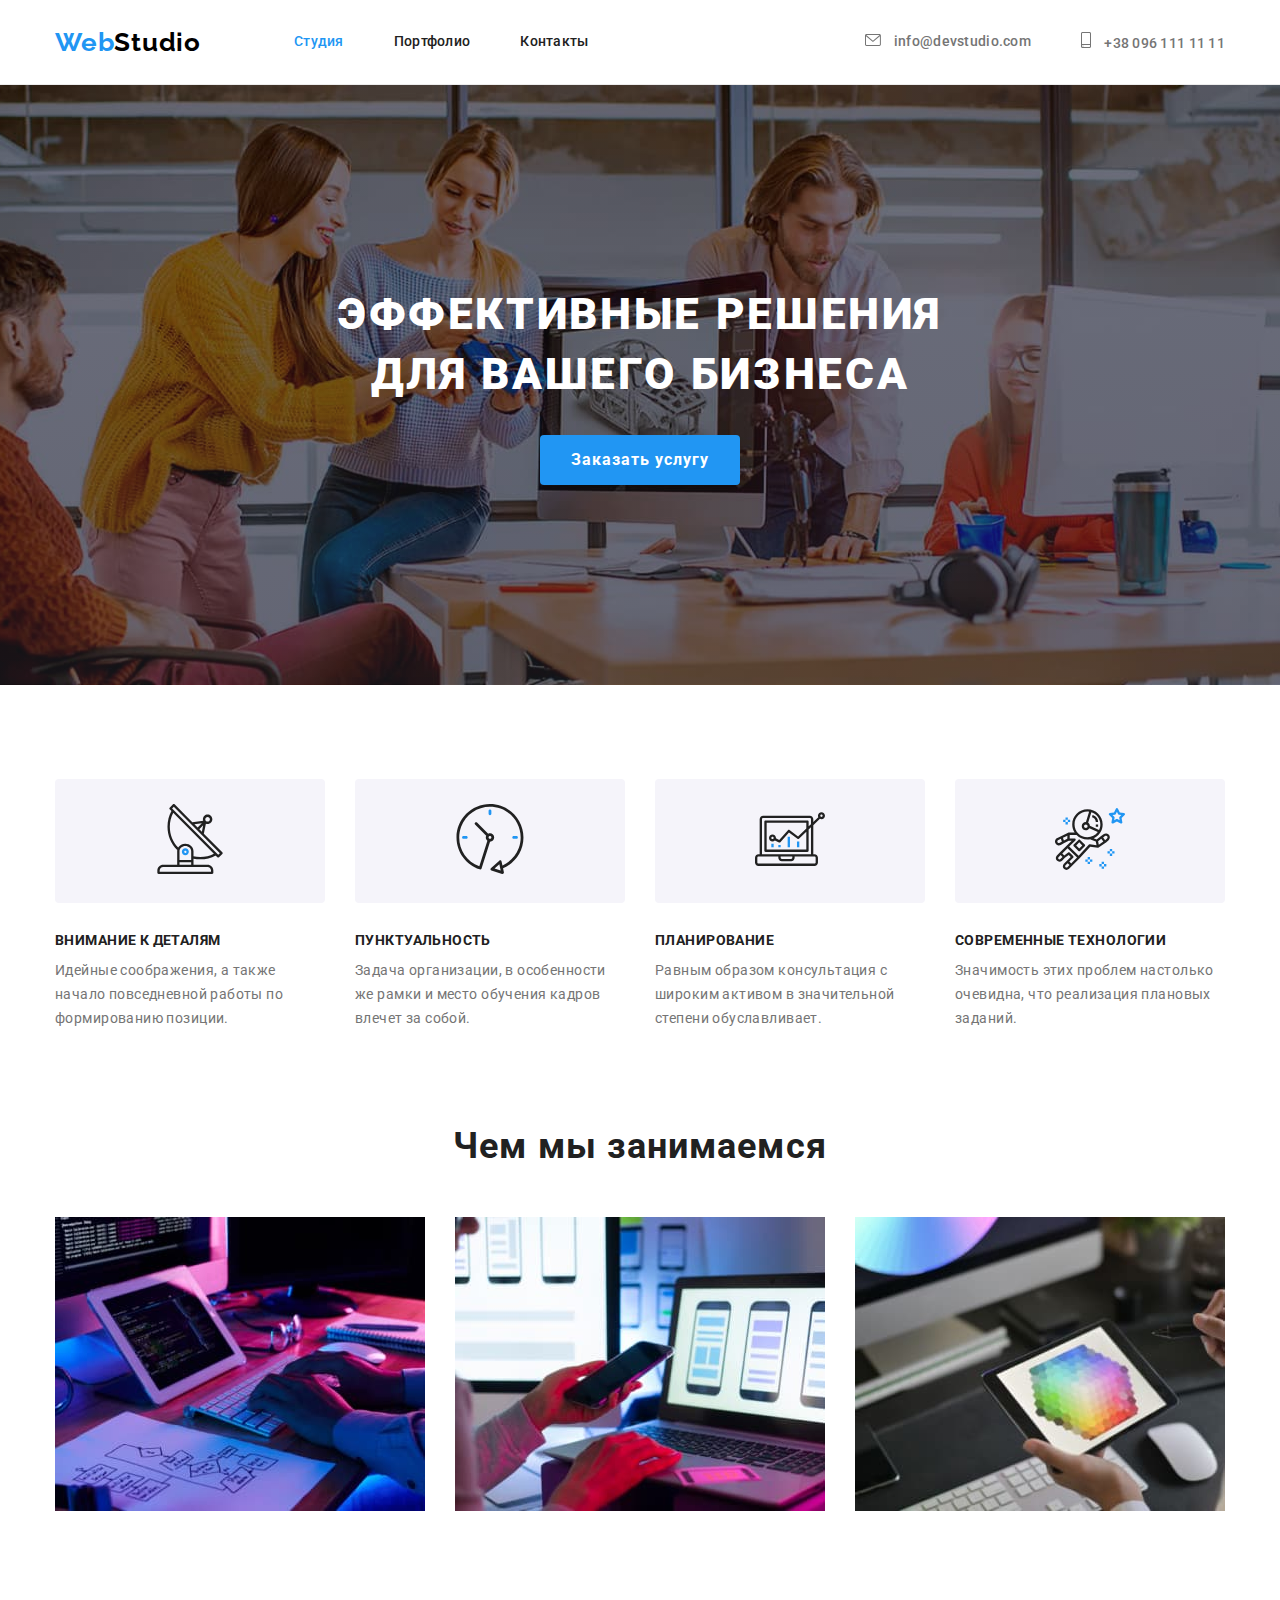
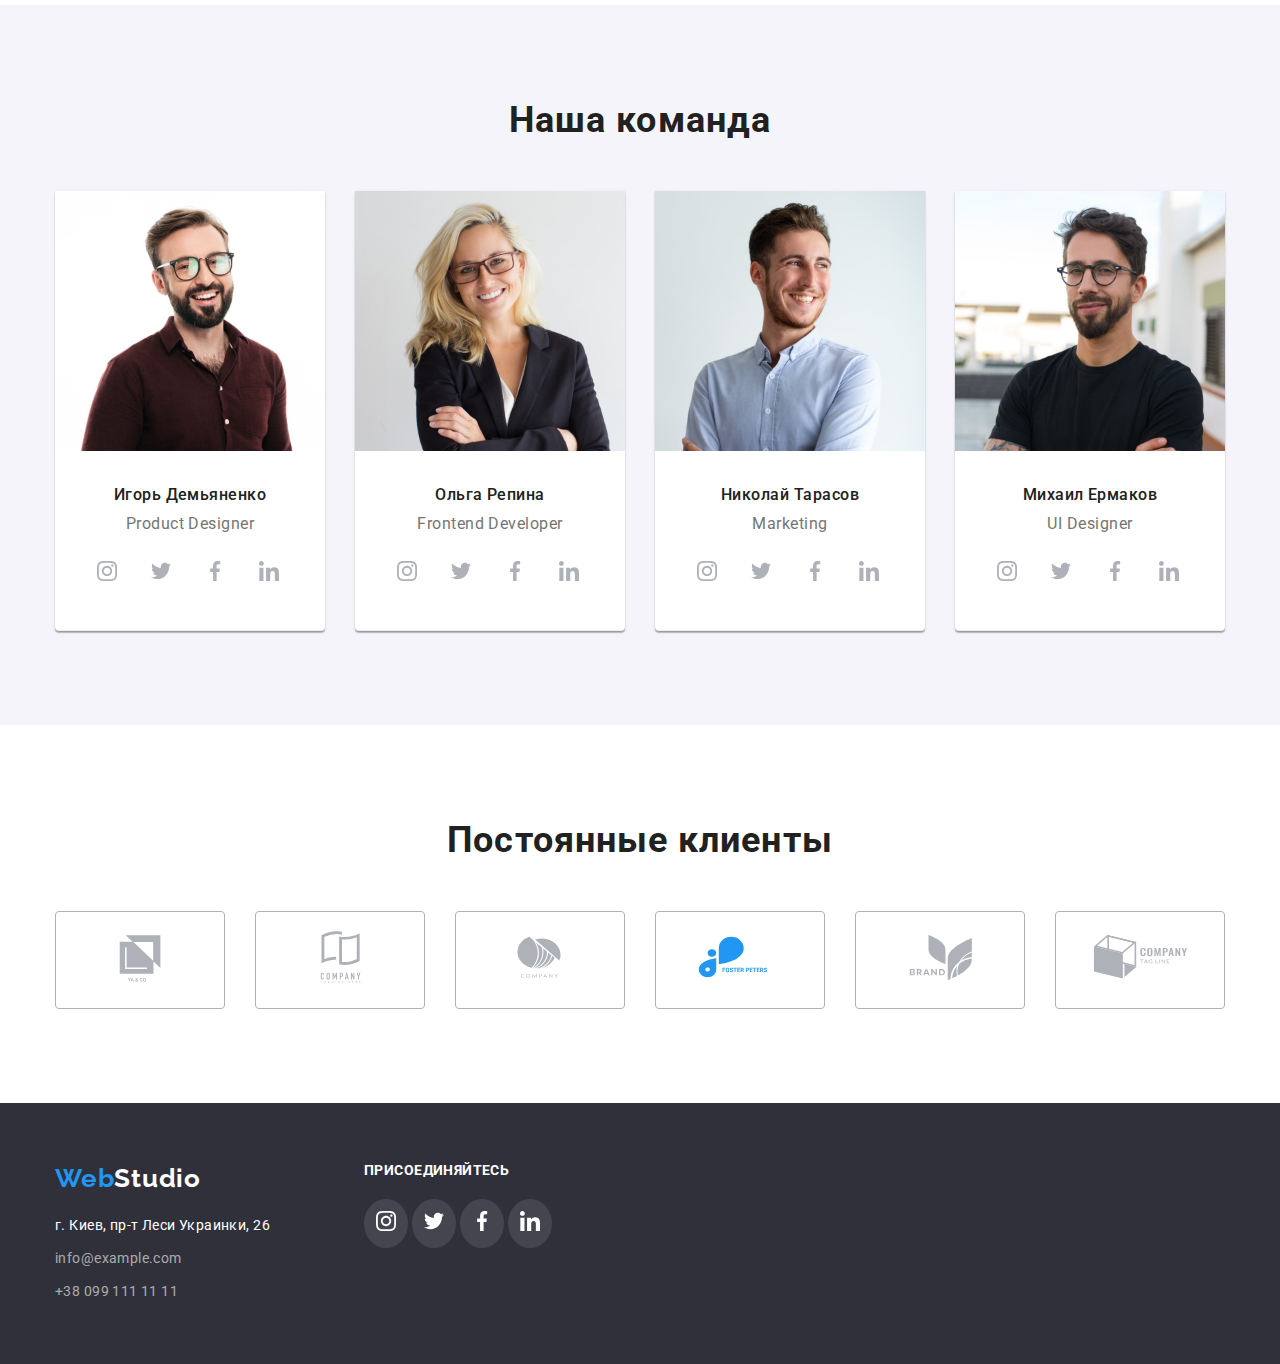
==== index.html @ b8e67789 "додано фон та іконки" ====
<!DOCTYPE html>
<html lang="ru">

<head>
    <meta charset="UTF-8">
    <meta http-equiv="X-UA-Compatible" content="IE=edge">
    <meta name="viewport" content="width=device-width, initial-scale=1.0">
    <link rel="stylesheet" href="https://cdnjs.cloudflare.com/ajax/libs/modern-normalize/1.0.0/modern-normalize.min.css" />
    <link rel="stylesheet" href="./css/styles.css" />
    <link rel="preconnect" href="https://fonts.googleapis.com">
    <link rel="preconnect" href="https://fonts.gstatic.com" crossorigin>
    <link href="https://fonts.googleapis.com/css2?family=Raleway:wght@700&family=Roboto:wght@400;500;700;900&display=swap"
        rel="stylesheet">
    <title>Студия</title>
</head>

<body>
    <header class="header-frame">
        <div class="container flex-list">
            <nav class="flex-list">
                <a href="" class="logo links"><span class="logo-blue">Web</span>Studio</a>
                <ul class="flex-list list">
                    <li class="item"><a class="header-links links active-page" href="./index.html">Студия</a></li>
                    <li class="item"><a class="header-links links" href="./portfolio.html">Портфолио</a></li>
                    <li class="item"><a class="header-links links" href="">Контакты</a></li>
                </ul>
            </nav>
            <ul class="flex-list list flex-contacts">
                <li class="item">
                    <a class="header-links links header-contacts" href="mailto:info@devstudio.com">
                        <svg class="icon-header" width="16px" height="12px">
                            <use href="./images/icons.svg#icon-envelope"></use>
                        </svg>
                        info@devstudio.com
                    </a>
                </li>
                <li class="item">
                    <a class="header-links links header-contacts" href="tel:+380961111111">
                        <svg class="icon-header" width="10px" height="16px">
                            <use href="./images/icons.svg#icon-smartphone"></use>
                        </svg>
                        +38 096 111 11 11
                    </a>
                </li>
            </ul>
        </div>
    </header>
    <main>
        <section class="hero">
            <h1 class="hero-title">Эффективные решения для вашего бизнеса</h1>
            <button type="button" class="hero-btn">Заказать услугу</button>
        </section>
        <section class="futures section">
            <div class="container">
                <h2 class="section-title hidden">Наші переваги</h2>
                <ul class="section-list list">
                    <li class="item">
                        <div class="container-futures-icons">
                            <svg class="futures-icons" width="70px" height="70px">
                                <use href="./images/icons.svg#icon-antenna"></use>
                            </svg>
                        </div>
                        <h3 class="futures-title">Внимание к деталям</h3>
                        <p class="futures-text">Идейные соображения, а также начало повседневной работы по формированию позиции.</p>
                    </li>
                    <li class="item">
                        <div class="container-futures-icons">
                            <svg class="futures-icons" width="70px" height="70px">
                                <use href="./images/icons.svg#icon-clock"></use>
                            </svg>
                        </div>
                        <h3 class="futures-title">Пунктуальность</h3>
                        <p class="futures-text">Задача организации, в особенности же рамки и место обучения кадров влечет за собой.</p>
                    </li class="item">
                    <li class="item">
                        <div class="container-futures-icons">
                            <svg class="futures-icons" width="70px" height="70px">
                                <use href="./images/icons.svg#icon-diagram"></use>
                            </svg>
                        </div>
                        <h3 class="futures-title">Планирование</h3>
                        <p class="futures-text">Равным образом консультация с широким активом в значительной степени обуславливает.</p>
                    </li>
                    <li class="item">
                        <div class="container-futures-icons">
                            <svg class="futures-icons" width="70px" height="70px">
                                <use href="./images/icons.svg#icon-astronaut"></use>
                            </svg>
                        </div>
                        <h3 class="futures-title">Современные технологии</h3>
                        <p class="futures-text">Значимость этих проблем настолько очевидна, что реализация плановых заданий.</p>
                    </li>
                </ul>
            </div>
        </section>
        <section class="works section container">
            <h2 class="section-title">Чем мы занимаемся</h2>
            <ul class="section-list list">
                <li class="item"><img class="works-img" src="./images/box-1.jpg" alt="Спеціаліст створює розмітку" width="370"></li>
                <li class="item"><img class="works-img" src="./images/box-2.jpg" alt="Спеціаліст розробляє дизайн" width="370"></li>
                <li class="item"><img class="works-img" src="./images/box-3.jpg" alt="Дизайнер оберає кольори" width="370"></li>
            </ul>
        </section>
        <section class="team section">
            <div class="container">
                <h2 class="section-title">Наша команда</h2>
                <ul class="section-list list">
                    <li class="item team-item">
                        <img class="team-img" src="./images/img-1.jpg" alt="фото Игорь Демьяненко" width="270">
                        <h3 class="team-name">Игорь Демьяненко</h3>
                        <p class="team-name team-profession">Product Designer</p>
                        <div class="container-team-icons">
                            <button class="team-icons" width="44px" height="44px">
                                <svg width="20px" height="20px">
                                    <use href="./images/icons.svg#icon-instagram"></use>
                                </svg>
                            </button>
                            <button class="team-icons" width="44px" height="44px">
                                <svg width="20px" height="20px">
                                    <use href="./images/icons.svg#icon-twitter"></use>
                                </svg>
                            </button>
                            <button class="team-icons" width="44px" height="44px">
                                <svg width="20px" height="20px">
                                    <use href="./images/icons.svg#icon-facebook"></use>
                                </svg>
                            </button>
                            <button class="team-icons" width="44px" height="44px">
                                <svg width="20px" height="20px">
                                    <use href="./images/icons.svg#icon-linkedin"></use>
                                </svg>
                            </button>
                        </div>
                    </li>
                    <li class="item team-item">
                        <img class="team-img" src="./images/img-2.jpg" alt="фото Ольга Репина" width="270">
                        <h3 class="team-name">Ольга Репина</h3>
                        <p class="team-name team-profession">Frontend Developer</p>
                        <div class="container-team-icons">
                            <button class="team-icons" width="44px" height="44px">
                                <svg width="20px" height="20px">
                                    <use href="./images/icons.svg#icon-instagram"></use>
                                </svg>
                            </button>
                            <button class="team-icons" width="44px" height="44px">
                                <svg width="20px" height="20px">
                                    <use href="./images/icons.svg#icon-twitter"></use>
                                </svg>
                            </button>
                            <button class="team-icons" width="44px" height="44px">
                                <svg width="20px" height="20px">
                                    <use href="./images/icons.svg#icon-facebook"></use>
                                </svg>
                            </button>
                            <button class="team-icons" width="44px" height="44px">
                                <svg width="20px" height="20px">
                                    <use href="./images/icons.svg#icon-linkedin"></use>
                                </svg>
                            </button>
                        </div>
                    </li>
                    <li class="item team-item">
                        <img class="team-img" src="./images/img-3.jpg" alt="фото Николай Тарасов" width="270">
                        <h3 class="team-name">Николай Тарасов</h3>
                        <p class="team-name team-profession">Marketing</p>
                        <div class="container-team-icons">
                            <button class="team-icons" width="44px" height="44px">
                                <svg width="20px" height="20px">
                                    <use href="./images/icons.svg#icon-instagram"></use>
                                </svg>
                            </button>
                            <button class="team-icons" width="44px" height="44px">
                                <svg width="20px" height="20px">
                                    <use href="./images/icons.svg#icon-twitter"></use>
                                </svg>
                            </button>
                            <button class="team-icons" width="44px" height="44px">
                                <svg width="20px" height="20px">
                                    <use href="./images/icons.svg#icon-facebook"></use>
                                </svg>
                            </button>
                            <button class="team-icons" width="44px" height="44px">
                                <svg width="20px" height="20px">
                                    <use href="./images/icons.svg#icon-linkedin"></use>
                                </svg>
                            </button>
                        </div>
                    </li>
                    <li class="item team-item">
                        <img class="team-img" src="./images/img-4.jpg" alt="фото Михаил Ермаков" width="270">
                        <h3 class="team-name">Михаил Ермаков</h3>
                        <p class="team-name team-profession">UI Designer</p>
                        <div class="container-team-icons">
                            <button class="team-icons" width="44px" height="44px">
                                <svg width="20px" height="20px">
                                    <use href="./images/icons.svg#icon-instagram"></use>
                                </svg>
                            </button>
                            <button class="team-icons" width="44px" height="44px">
                                <svg width="20px" height="20px">
                                    <use href="./images/icons.svg#icon-twitter"></use>
                                </svg>
                            </button>
                            <button class="team-icons" width="44px" height="44px">
                                <svg width="20px" height="20px">
                                    <use href="./images/icons.svg#icon-facebook"></use>
                                </svg>
                            </button>
                            <button class="team-icons" width="44px" height="44px">
                                <svg width="20px" height="20px">
                                    <use href="./images/icons.svg#icon-linkedin"></use>
                                </svg>
                            </button>
                        </div>
                    </li>
                </ul>
            </div>
        </section>
        <section class="clients section container">
            <h2 class="section-title">Постоянные клиенты</h2>
            <ul class="section-list list">
                <li class="item">
                    <div class="container-clients-icons">
                        <a href="">
                            <svg class="clients-icons" width="106px" height="60px">
                                <use href="./images/icons.svg#icon-logo1"></use>
                            </svg>
                        </a>
                    </div>
                </li>
                <li class="item">
                    <div class="container-clients-icons">
                        <a href="">
                            <svg class="clients-icons" width="106px" height="60px">
                                <use href="./images/icons.svg#icon-logo2"></use>
                            </svg>
                        </a>
                    </div>
                </li>
                <li class="item">
                    <div class="container-clients-icons">
                        <a href="">
                            <svg class="clients-icons" width="106px" height="60px">
                                <use href="./images/icons.svg#icon-logo3"></use>
                            </svg>
                        </a>
                    </div>
                </li>
                <li class="item">
                    <div class="container-clients-icons">
                        <a href="">
                            <svg class="clients-icons" width="106px" height="60px">
                                <use href="./images/icons.svg#icon-logo4"></use>
                            </svg>
                        </a>
                    </div>
                </li>
                <li class="item">
                    <div class="container-clients-icons">
                        <a href="">
                            <svg class="clients-icons" width="106px" height="60px">
                                <use href="./images/icons.svg#icon-logo5"></use>
                            </svg>
                        </a>
                    </div>
                </li>
                <li class="item">
                    <div class="container-clients-icons">
                        <a href="">
                            <svg class="clients-icons" width="106px" height="60px">
                                <use href="./images/icons.svg#icon-logo6"></use>
                            </svg>
                        </a>
                    </div>
                </li>
            </ul>
        </section>
    </main>
    <footer class="footer-block">
        <div class="container">
            <div class="footer-contacts">
                <a href="" class="logo footer-logo links"><span class="logo-blue">Web</span>Studio</a>
                <address>
                    <ul class="footer-list list">
                        <li class="item">
                            <p class="contact postmail">г. Киев, пр-т Леси Украинки, 26</p>
                        </li>
                        <li class="item"><a class="contact email-phone links" href="mailto:info@example.com">info@example.com</a></li>
                        <li class="item"><a class="contact email-phone links" href="tel:+380991111111">+38 099 111 11 11</a></li>
                    </ul>
                </address>
            </div>
            <div class="footer-join">
                <h2 class="join-text">присоединяйтесь</h2>
                <div class="container-join-icons">
                    <button class="join-icons" width="44px" height="44px">
                        <svg width="20px" height="20px">
                            <use href="./images/icons.svg#icon-instagram-w"></use>
                        </svg>
                    </button>
                    <button class="join-icons" width="44px" height="44px">
                        <svg width="20px" height="20px">
                            <use href="./images/icons.svg#icon-twitter-w"></use>
                        </svg>
                    </button>
                    <button class="join-icons" width="44px" height="44px">
                        <svg width="20px" height="20px">
                            <use href="./images/icons.svg#icon-facebook-w"></use>
                        </svg>
                    </button>
                    <button class="join-icons" width="44px" height="44px">
                        <svg width="20px" height="20px">
                            <use href="./images/icons.svg#icon-linkedin-w"></use>
                        </svg>
                    </button>
                </div>
            </div>
        </div>
    </footer>
</body>

</html>
---- css/styles.css ----
:root {
    --primary-text-color: #212121;
    --secondary-text-color: #757575;
    --blue-text-color: #2196f3;
    --white-text-color: #ffffff;
    --black-text-color: #000000;
    --primary-bg-color: #ffffff;
    --secondary-bg-color: #2f303a;
    --button-bg-color: #2196f3;
    --button-portfolio-bg-color: #f5f4fa;
}

body {
    color: var(--primary-text-color);
    background-color: var(--primary-bg-color);
    font-family: 'Roboto', sans-serif;
}

h1, h2, h3, h4, h5, h6, p, ul {
    margin: 0;
    padding: 0;
}

.list {
    list-style: none;
}

.container {
    width: 1200px;
    margin: 0 auto;
    padding: 0 15px;
}

.logo {
    display: block;
    margin-right: 93px;   
    font-family: 'Raleway', sans-serif;
    font-weight: 700;
    font-size: 26px;
    line-height: 1.19;
    letter-spacing: 0.03em;
    text-decoration: none;
    color: var(--black-text-color);
}

.logo-blue {
    color: var(--blue-text-color);
}

.flex-list {
    display: flex;
    align-items: center;
}

.header-links {
    display: block;
    padding: 32px 0;
    align-items: center;
    font-weight: 500;
    font-size: 14px;
    line-height: 1.14;
    letter-spacing: 0.02em;
    text-decoration: none;
    color: var(--primary-text-color);
}

.flex-list .item + .item {
    margin-left: 50px;
}

.flex-contacts {
    display: flex;
    margin-left: auto;
}

.header-frame {
    border-bottom: 1px solid #ECECEC ;
}

.active-page {
    color: var(--blue-text-color);
}

.links:hover,
.links:focus {
    color: var(--blue-text-color);
}

.header-contacts {
    color: var(--secondary-text-color)
}

.icon-header {
    margin-right: 10px;
}

.hero {
    max-width: 1600px;
    margin-left: auto;
    margin-right: auto;
    background-position: center;
    background-size: cover;
    background-image: linear-gradient(rgba(0, 0, 0, 0.2), rgba(47, 48, 58, 0.4)),url(../images/background.jpg);
    text-align: center;
    padding-top: 200px;
    padding-bottom: 200px;
}

.hero-title {
    display: block;
    width: 700px;
    margin-left: auto;
    margin-right: auto;
    margin-bottom: 30px;
    font-weight: 900;
    font-size: 44px;
    line-height: 1.36;
    text-align: center;
    letter-spacing: 0.06em;
    text-transform: uppercase;
    color: var(--white-text-color);
}

.hero-btn {
    width: 200px;
    height: 50px;
    border: none;
    box-shadow: 0px 4px 4px rgba(0, 0, 0, 0.15);
    border-radius: 4px;
    font-family: 'Roboto';
    font-weight: 700;
    font-size: 16px;
    line-height: 1.88;
    letter-spacing: 0.06em;
    color: var(--white-text-color);
    background-color: var(--button-bg-color);
    cursor: pointer;
}

.hero-btn:hover,
.hero-btn:focus {
    color: var(--black-text-color);
}

.section {
    padding-top: 94px;
    padding-bottom: 94px;
}

.section-title {
    margin-bottom: 50px;
    font-weight: 700;
    font-size: 36px;
    line-height: 1.17;
    text-align: center;
    letter-spacing: 0.03em;
}

.futures-icons {
    margin: 25px 100px;
}

.container-futures-icons {
    width: 270px;
    margin-bottom: 30px;
    background: #F5F4FA;
    border-radius: 4px;
}

.futures-title {
    margin-bottom: 10px;
    font-weight: 700;
    font-size: 14px;
    line-height: 1.14;
    letter-spacing: 0.03em;
    text-transform: uppercase;
}

.hidden  {
    display: none;
}

.section-list {
    display: flex;
}

.section-list .item + .item {
    margin-left: 30px;
}

.futures .section-list .item {
    width: 270px;
}

.futures-text {
    font-size: 14px;
    line-height: 1.71;
    letter-spacing: 0.03em;
    color: var(--secondary-text-color);
}

.works {
    padding-top: 0;
}

.works-img{
    display: block;
    max-width: 100%;
    height: auto;
}

.team {
    background-color: var(--button-portfolio-bg-color);
}

.team-img {
    margin-bottom: 30px;
}

.team-name {
    font-size: 16px;
    font-weight: 500;
    line-height: 1.19;
    text-align: center;
    letter-spacing: 0.03em;
}

.team-profession {
    display: block;
    margin-top: 10px;
    margin-bottom: 0px;
    font-size: 16px;
    font-weight: 400;
    color: var(--secondary-text-color);
}

.team-item {
    box-shadow: 0px 1px 3px rgba(0, 0, 0, 0.12), 0px 1px 1px rgba(0, 0, 0, 0.14), 0px 2px 1px rgba(0, 0, 0, 0.2);
    border-bottom: 1px solid #ECECEC;
    border-radius: 0px 0px 4px 4px;
    background-color: var(--primary-bg-color);
}

.team-icons {
    padding: 12px;
    background: none;
    border: none;
    border-radius: 50%;
}

.container-team-icons {
    display: flex;
    width: 206px;
    justify-content: space-between;
    margin-top: 16px;
    margin-bottom: 32px;
    margin-left: 30px;
    margin-right: 30px;
}

.clients-icons {
    margin: 16px 32px;
}

.container-clients-icons {
    width: 170px;
    border: 1px solid #AFB1B8;
    border-radius: 4px;
}

.footer-block {
    background-color: var(--secondary-bg-color);
    padding-top: 60px;
    padding-bottom: 60px;
}

.contact {
    font-size: 14px;
    line-height: 1.71;
    letter-spacing: 0.03em;
    color: var(--white-text-color);
    font-style: normal;
    text-decoration: none;
}

.postmail {
    color: var(--white-text-color);
}

.email-phone {
    color: rgba(255, 255, 255, 0.6);
}

.footer-logo {
    color: var(--white-text-color);
}

address {
    margin-top: 20px;
}

.footer-list .item + .item {
    margin-top: 9px;
}

.footer-block .container {
    display: flex;
}

.join-text {
    font-weight: 700;
    font-size: 14px;
    line-height: 1.14;
    letter-spacing: 0.03em;
    text-transform: uppercase;
    color: var(--white-text-color);
}

.footer-join {
    margin-left: 70px;
}

.container-join-icons {
    margin-top: 20px;
}

.join-icons {
    padding: 12px;
    border: none;
    border-radius: 50%;
    background: rgba(255, 255, 255, 0.1);
}

.portfolio-btn {
    padding: 6px 22px;
    font-family: 'Roboto';
    font-weight: 500;
    font-size: 16px;
    line-height: 1.62;
    text-align: center;
    letter-spacing: 0.03em;
    background-color: var(--button-portfolio-bg-color);
    border-radius: 4px;
    border: 0;
    cursor: pointer;
}

.portfolio-btn:hover,
.portfolio-btn:focus {
    color: var(--white-text-color);
    background-color: var(--button-bg-color);
}

.portfolio-title {
    font-weight: 700;
    font-size: 18px;
    line-height: 2;
    letter-spacing: 0.06em;
}

.portfolio-text {
    display: block;
    margin-top: 4px;    
    line-height: 1.88;
    letter-spacing: 0.03em;
    color: var(--secondary-text-color);
}

.portfolio-btn-list {
    display: flex;
    justify-content: center;
    align-content: flex-start;
    margin-bottom: 50px;
}

.portfolio-btn-list .item + .item{
    margin-left: 8px;
}

.portfolio-list {
    display: flex;
    flex-wrap: wrap;
    gap: 30px;
}

.portfolio-list .item {
    flex-basis: calc((100% - 60px) / 3);
}

.portfolio-card {
    padding: 20px 24px;
    width: 370px;
    margin: 0;
    margin-top: -5px;
    border-left: 1px solid #EEEEEE;
    border-right: 1px solid #EEEEEE;
    border-bottom: 1px solid #EEEEEE;
}

.portfolio-img {
    display: block;
}
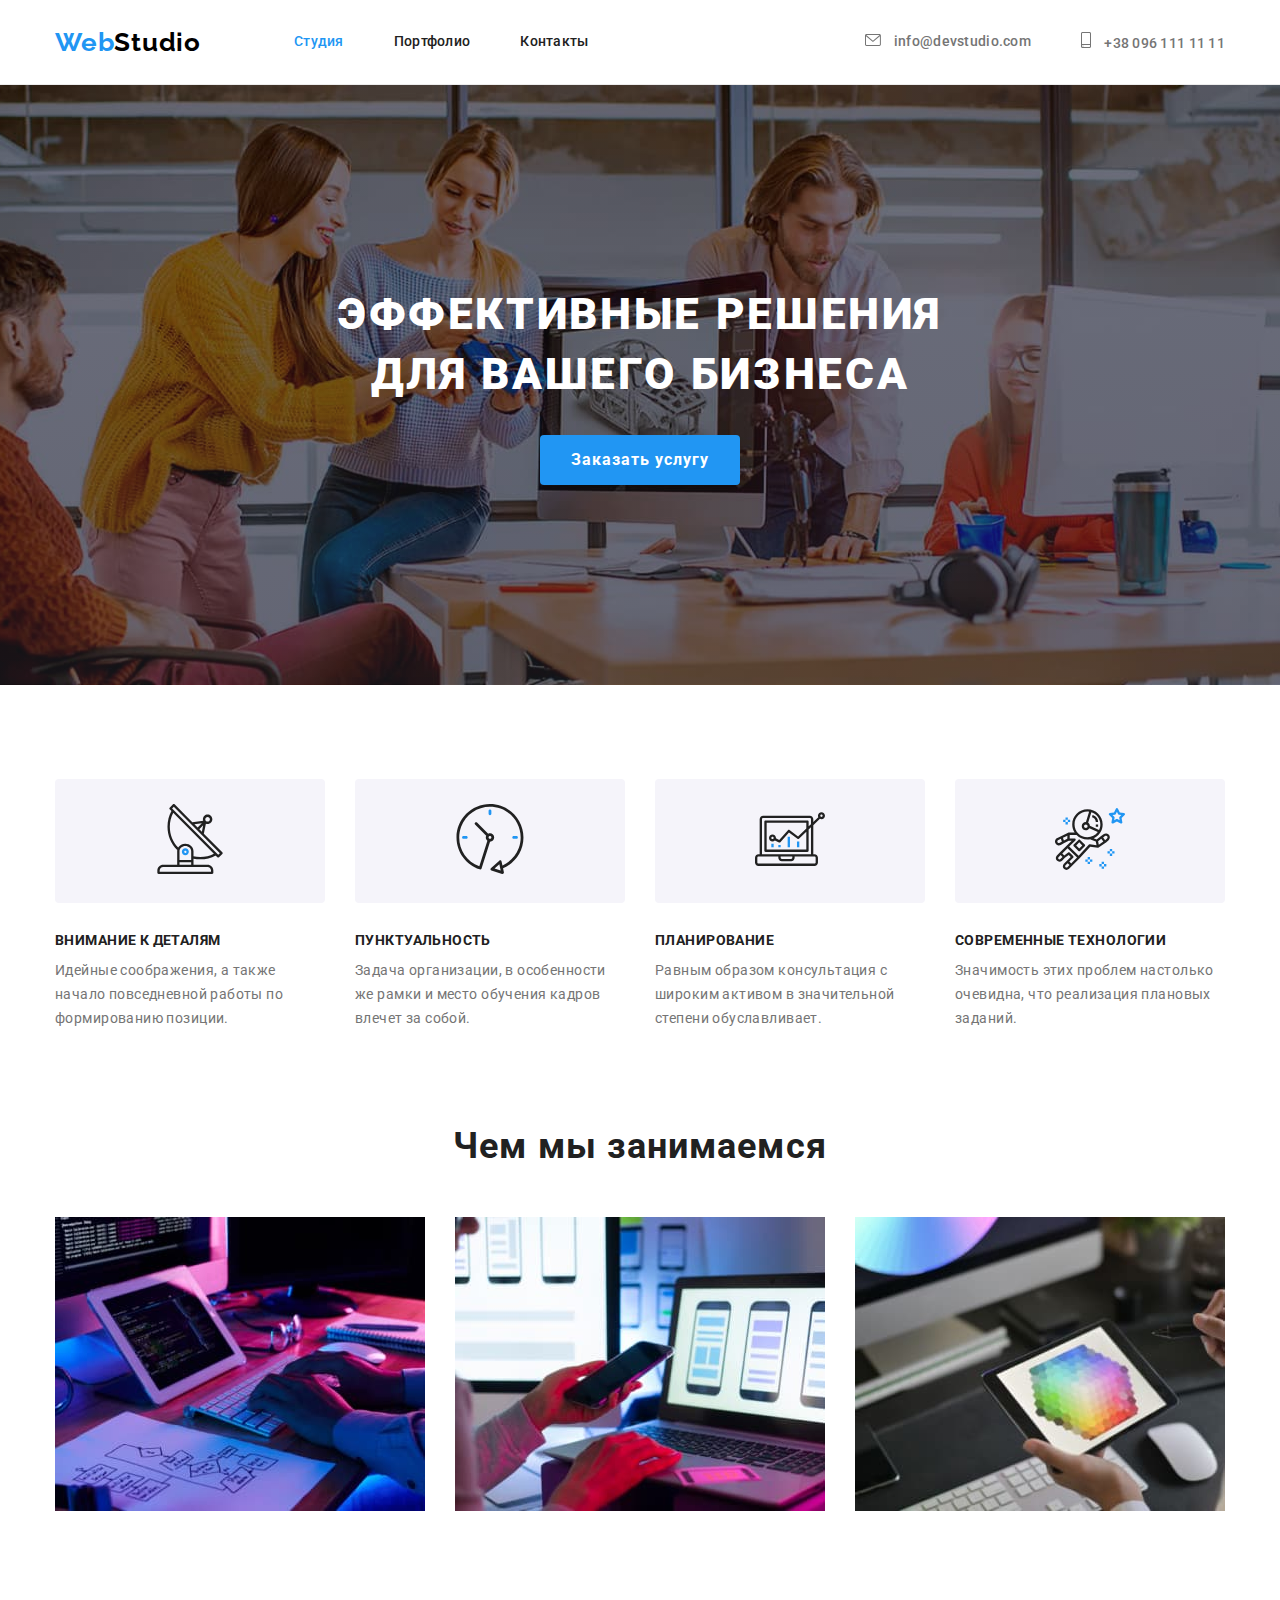
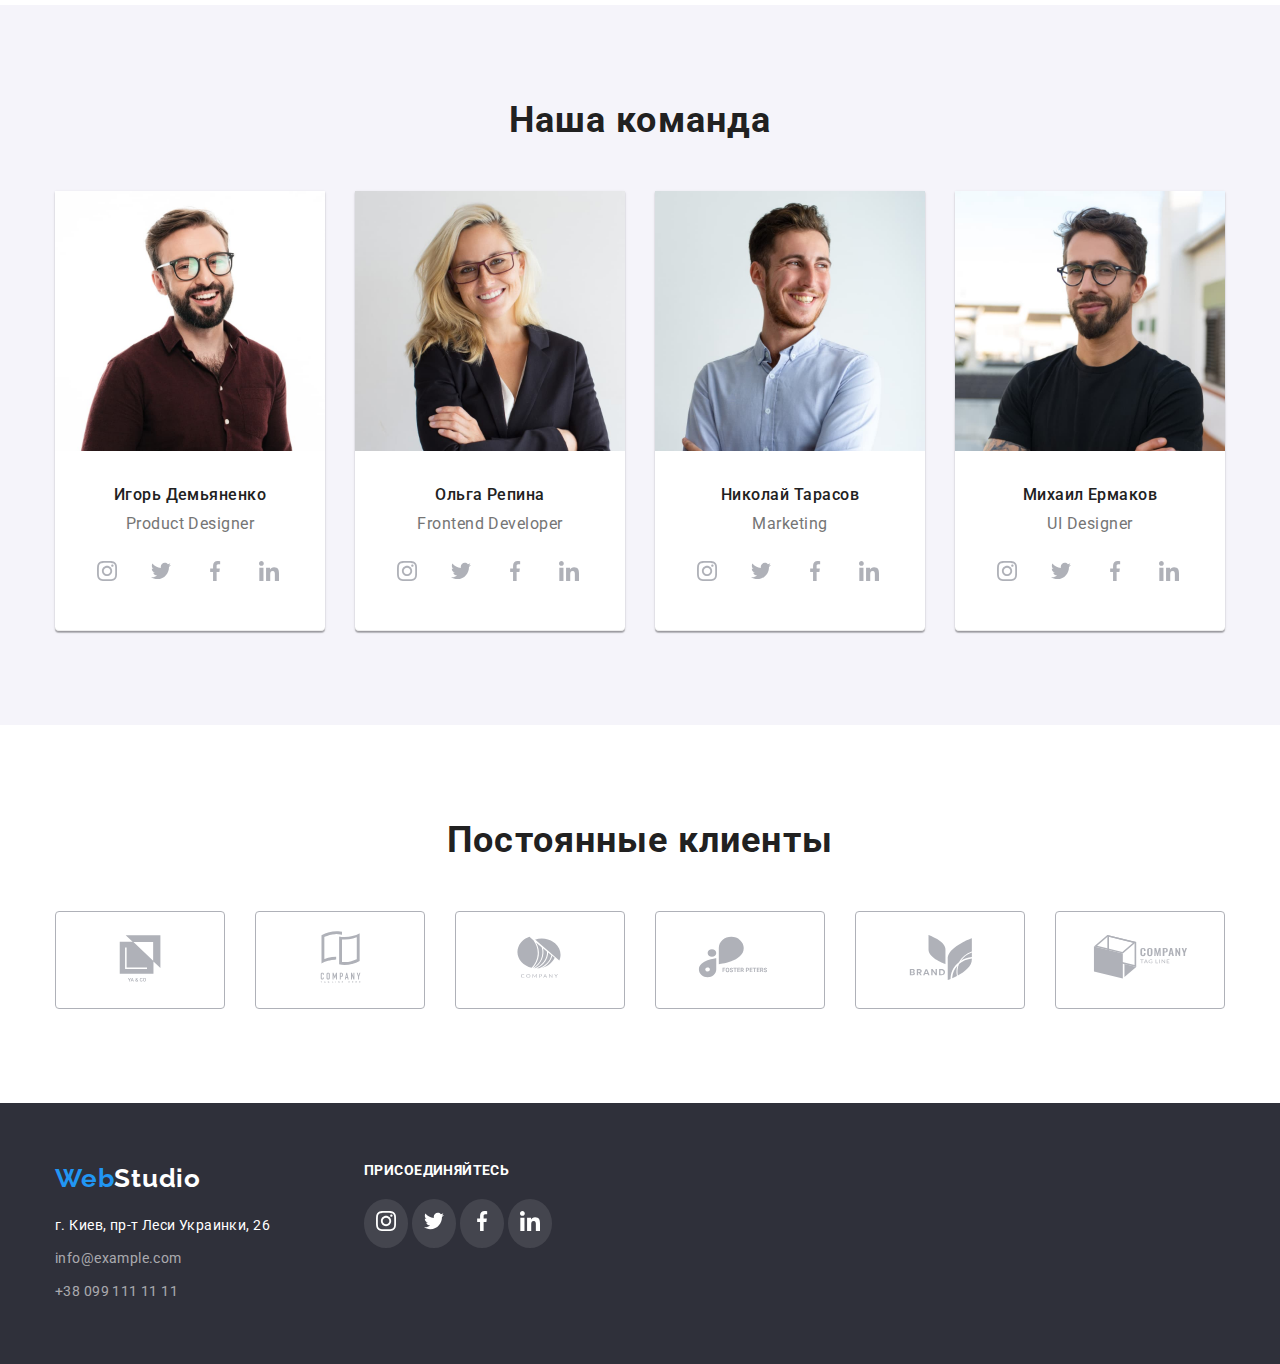
==== commit 0db03619: "виконане домашне завдання" ====
--- a/index.html
+++ b/index.html
@@ -202,7 +202,7 @@
                                 </svg>
                             </button>
                             <button class="team-icons" width="44px" height="44px">
-                                <svg width="20px" height="20px">
+                                <svg  width="20px" height="20px">
                                     <use href="./images/icons.svg#icon-facebook"></use>
                                 </svg>
                             </button>
@@ -221,8 +221,8 @@
             <ul class="section-list list">
                 <li class="item">
                     <div class="container-clients-icons">
-                        <a href="">
-                            <svg class="clients-icons" width="106px" height="60px">
+                        <a class="clients-icons" href="">
+                            <svg width="106px" height="60px">
                                 <use href="./images/icons.svg#icon-logo1"></use>
                             </svg>
                         </a>
@@ -230,8 +230,8 @@
                 </li>
                 <li class="item">
                     <div class="container-clients-icons">
-                        <a href="">
-                            <svg class="clients-icons" width="106px" height="60px">
+                        <a class="clients-icons" href="">
+                            <svg width="106px" height="60px">
                                 <use href="./images/icons.svg#icon-logo2"></use>
                             </svg>
                         </a>
@@ -239,8 +239,8 @@
                 </li>
                 <li class="item">
                     <div class="container-clients-icons">
-                        <a href="">
-                            <svg class="clients-icons" width="106px" height="60px">
+                        <a class="clients-icons" href="">
+                            <svg width="106px" height="60px">
                                 <use href="./images/icons.svg#icon-logo3"></use>
                             </svg>
                         </a>
@@ -248,8 +248,8 @@
                 </li>
                 <li class="item">
                     <div class="container-clients-icons">
-                        <a href="">
-                            <svg class="clients-icons" width="106px" height="60px">
+                        <a class="clients-icons" href="">
+                            <svg width="106px" height="60px">
                                 <use href="./images/icons.svg#icon-logo4"></use>
                             </svg>
                         </a>
@@ -257,8 +257,8 @@
                 </li>
                 <li class="item">
                     <div class="container-clients-icons">
-                        <a href="">
-                            <svg class="clients-icons" width="106px" height="60px">
+                        <a class="clients-icons" href="">
+                            <svg width="106px" height="60px">
                                 <use href="./images/icons.svg#icon-logo5"></use>
                             </svg>
                         </a>
@@ -266,8 +266,8 @@
                 </li>
                 <li class="item">
                     <div class="container-clients-icons">
-                        <a href="">
-                            <svg class="clients-icons" width="106px" height="60px">
+                        <a class="clients-icons" href="">
+                            <svg width="106px" height="60px">
                                 <use href="./images/icons.svg#icon-logo6"></use>
                             </svg>
                         </a>
--- a/css/styles.css
+++ b/css/styles.css
@@ -62,6 +62,7 @@
     letter-spacing: 0.02em;
     text-decoration: none;
     color: var(--primary-text-color);
+    fill: var(--secondary-text-color);
 }
 
 .flex-list .item + .item {
@@ -84,15 +85,20 @@
 .links:hover,
 .links:focus {
     color: var(--blue-text-color);
+    fill: var(--blue-text-color);
 }
 
 .header-contacts {
-    color: var(--secondary-text-color)
+    color: var(--secondary-text-color);
 }
 
 .icon-header {
     margin-right: 10px;
 }
+
+/* .header-contacts:hover {
+    fill: var(--blue-text-color);
+} */
 
 .hero {
     max-width: 1600px;
@@ -241,12 +247,20 @@
     background-color: var(--primary-bg-color);
 }
 
+.team-icons:hover,
+.team-icons:focus {
+    background-color: var(--button-bg-color);
+    fill: var(--primary-bg-color);
+}
+
 .team-icons {
     padding: 12px;
     background: none;
     border: none;
     border-radius: 50%;
-}
+    fill: #afb1b8;
+}
+
 
 .container-team-icons {
     display: flex;
@@ -259,13 +273,22 @@
 }
 
 .clients-icons {
-    margin: 16px 32px;
+    display: block;
+    padding: 16px 32px;
 }
 
 .container-clients-icons {
     width: 170px;
     border: 1px solid #AFB1B8;
     border-radius: 4px;
+    fill: #afb1b8;
+}
+
+.container-clients-icons:hover,
+.container-clients-icons:focus {
+    background-color: var(--primary-bg-color);
+    border-color: var(--button-bg-color);
+    fill: var(--button-bg-color);
 }
 
 .footer-block {
@@ -329,6 +352,12 @@
     border: none;
     border-radius: 50%;
     background: rgba(255, 255, 255, 0.1);
+}
+
+.join-icons:hover,
+.join-icons:focus {
+    background-color: var(--button-bg-color);
+    fill: var(--primary-bg-color);
 }
 
 .portfolio-btn {
@@ -341,7 +370,7 @@
     letter-spacing: 0.03em;
     background-color: var(--button-portfolio-bg-color);
     border-radius: 4px;
-    border: 0;
+    border: none;
     cursor: pointer;
 }
 
@@ -349,6 +378,8 @@
 .portfolio-btn:focus {
     color: var(--white-text-color);
     background-color: var(--button-bg-color);
+    border: none;
+    box-shadow: 0px 3px 1px rgba(0, 0, 0, 0.1), 0px 1px 2px rgba(0, 0, 0, 0.08), 0px 2px 2px rgba(0, 0, 0, 0.12);
 }
 
 .portfolio-title {
@@ -380,18 +411,22 @@
 .portfolio-list {
     display: flex;
     flex-wrap: wrap;
-    gap: 30px;
+    gap: 29px;
 }
 
 .portfolio-list .item {
     flex-basis: calc((100% - 60px) / 3);
+}
+
+.portfolio-list .item:hover {
+    border: 1px solid #EEEEEE;
+    box-shadow: 0px 1px 1px rgba(0, 0, 0, 0.12), 0px 4px 4px rgba(0, 0, 0, 0.06), 1px 4px 6px rgba(0, 0, 0, 0.16);
 }
 
 .portfolio-card {
     padding: 20px 24px;
     width: 370px;
     margin: 0;
-    margin-top: -5px;
     border-left: 1px solid #EEEEEE;
     border-right: 1px solid #EEEEEE;
     border-bottom: 1px solid #EEEEEE;
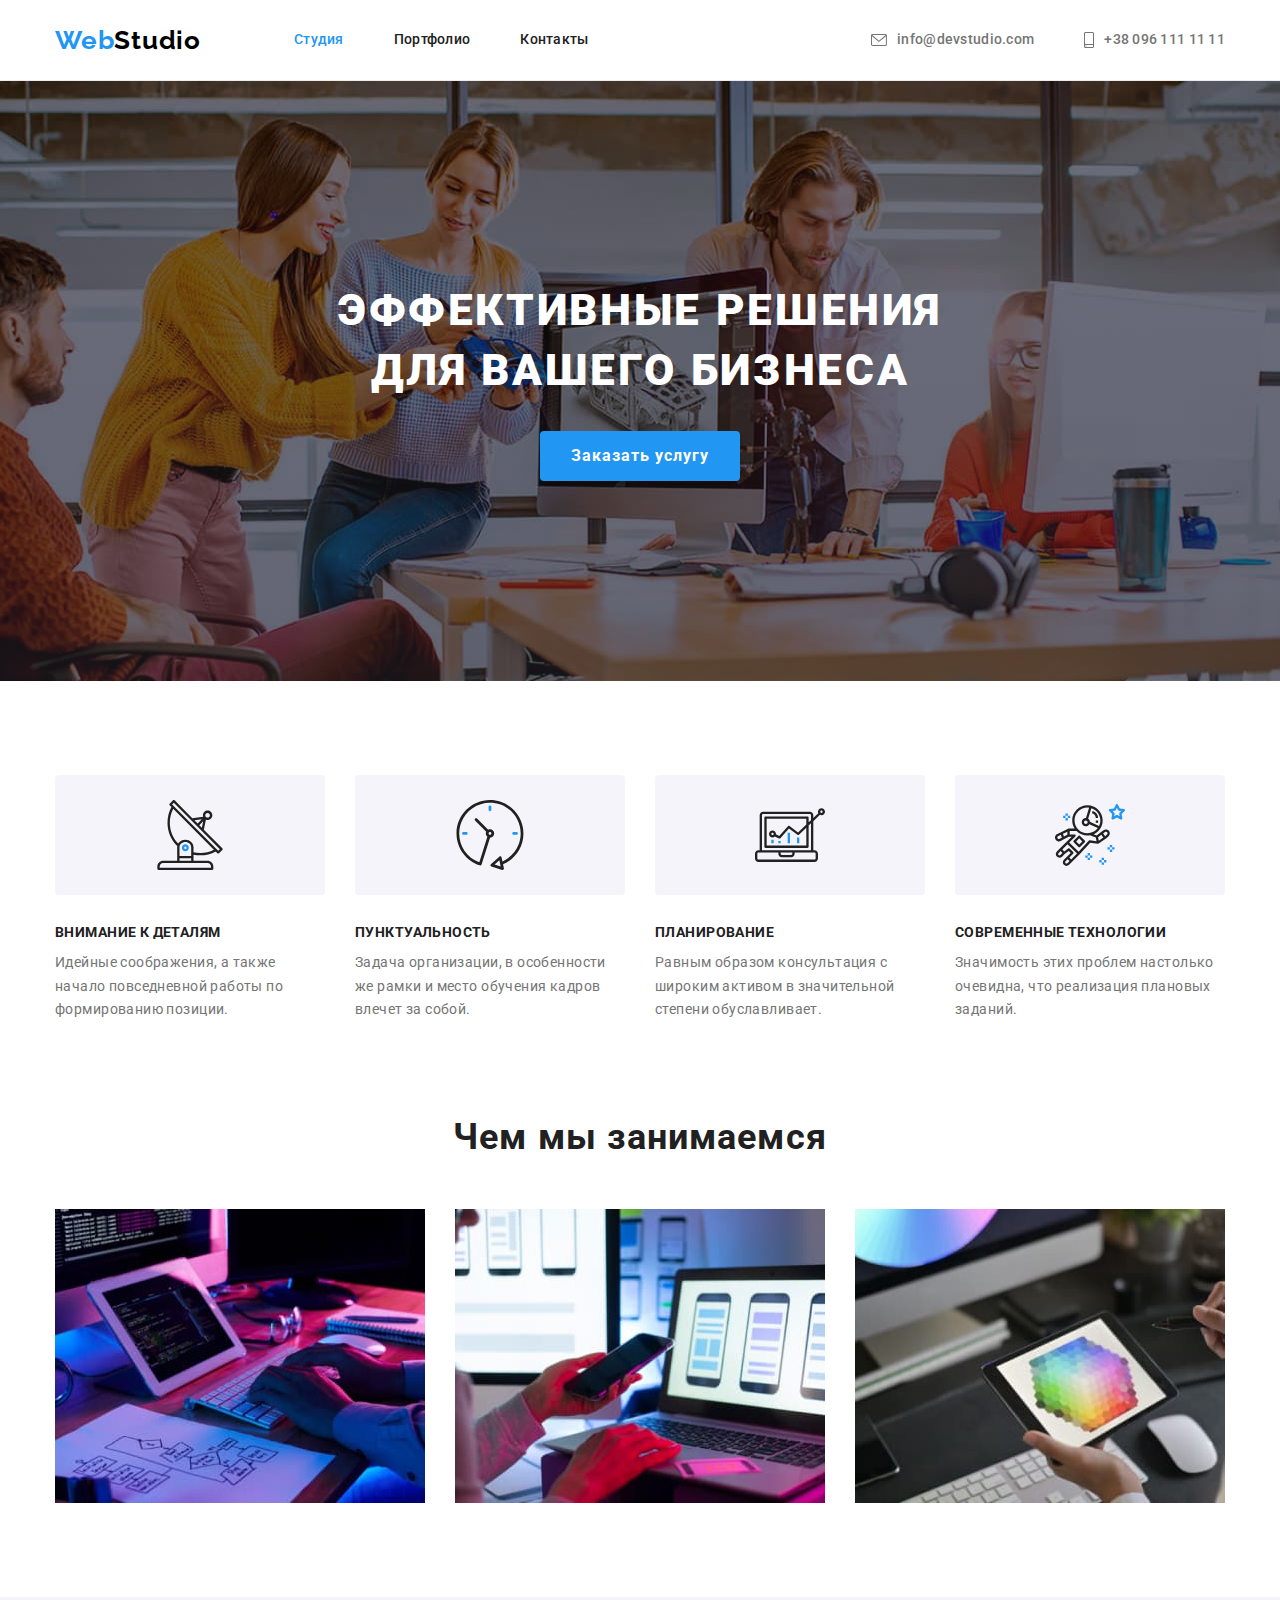
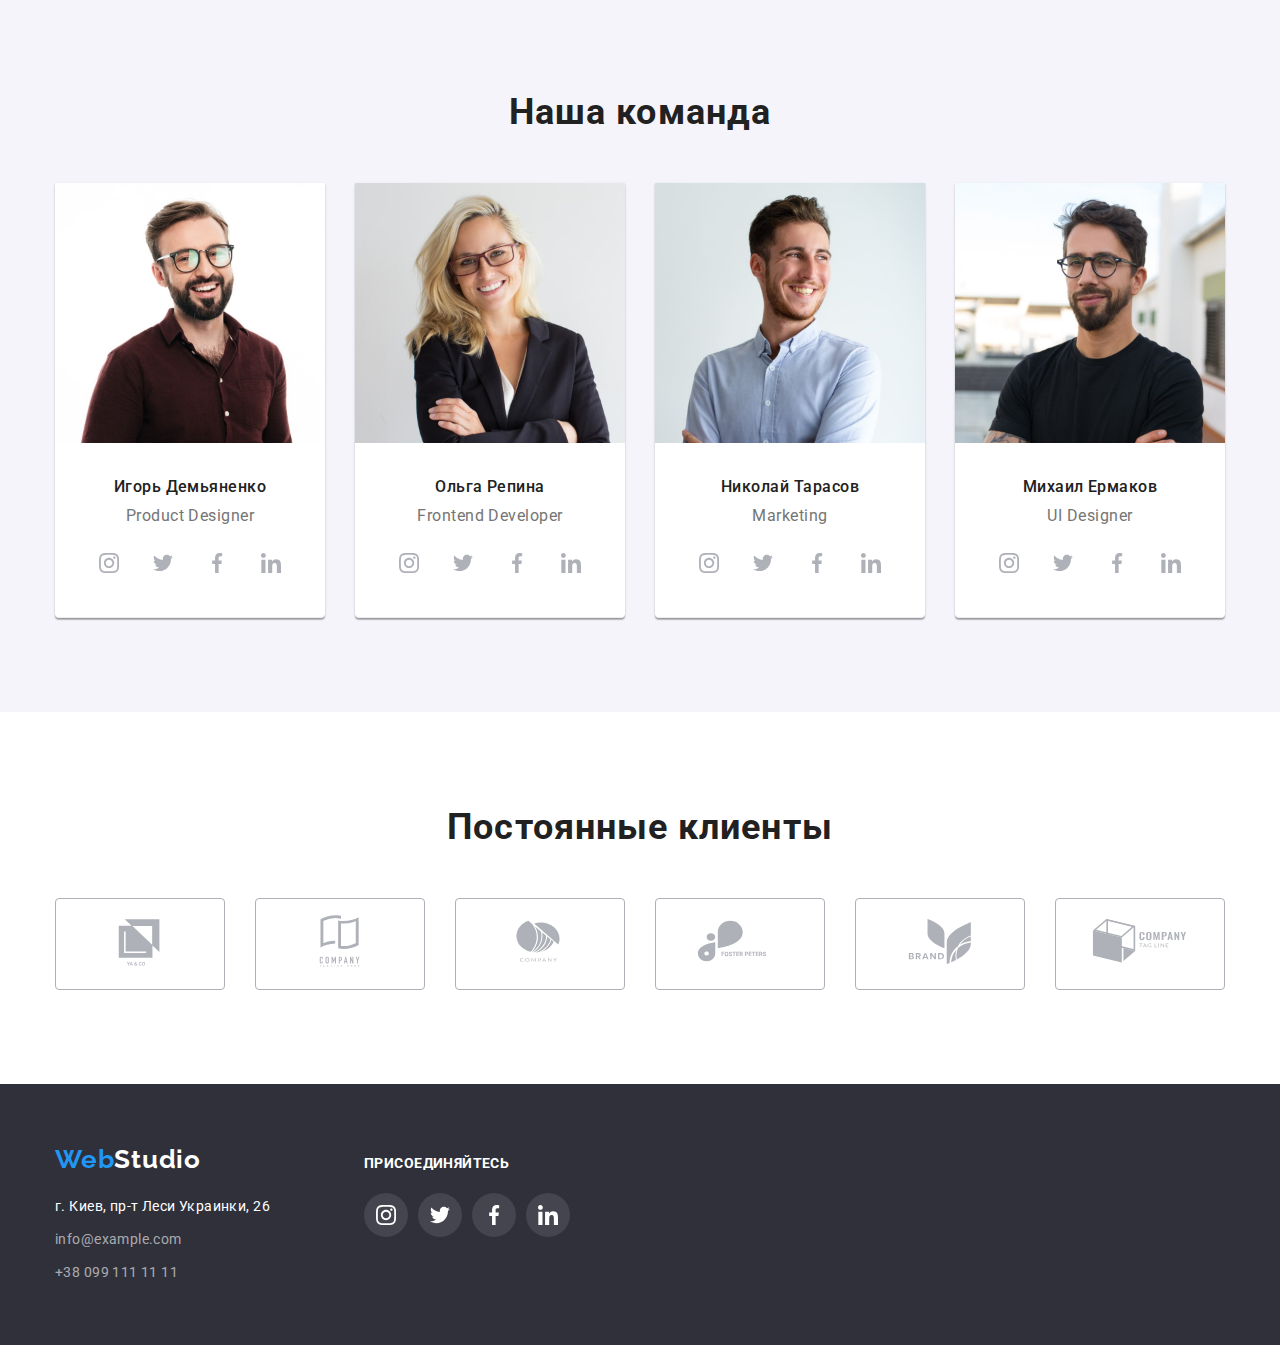
==== commit 56067ef1: "внесено зміни щодо зауважень" ====
--- a/index.html
+++ b/index.html
@@ -28,7 +28,7 @@
             <ul class="flex-list list flex-contacts">
                 <li class="item">
                     <a class="header-links links header-contacts" href="mailto:info@devstudio.com">
-                        <svg class="icon-header" width="16px" height="12px">
+                        <svg class="icon-header" width="16" height="12">
                             <use href="./images/icons.svg#icon-envelope"></use>
                         </svg>
                         info@devstudio.com
@@ -36,7 +36,7 @@
                 </li>
                 <li class="item">
                     <a class="header-links links header-contacts" href="tel:+380961111111">
-                        <svg class="icon-header" width="10px" height="16px">
+                        <svg class="icon-header" width="10" height="16">
                             <use href="./images/icons.svg#icon-smartphone"></use>
                         </svg>
                         +38 096 111 11 11
@@ -47,8 +47,10 @@
     </header>
     <main>
         <section class="hero">
-            <h1 class="hero-title">Эффективные решения для вашего бизнеса</h1>
-            <button type="button" class="hero-btn">Заказать услугу</button>
+            <div class="container">
+                <h1 class="hero-title">Эффективные решения для вашего бизнеса</h1>
+                <button type="button" class="hero-btn">Заказать услугу</button>
+            </div>
         </section>
         <section class="futures section">
             <div class="container">
@@ -56,7 +58,7 @@
                 <ul class="section-list list">
                     <li class="item">
                         <div class="container-futures-icons">
-                            <svg class="futures-icons" width="70px" height="70px">
+                            <svg width="70" height="70">
                                 <use href="./images/icons.svg#icon-antenna"></use>
                             </svg>
                         </div>
@@ -65,7 +67,7 @@
                     </li>
                     <li class="item">
                         <div class="container-futures-icons">
-                            <svg class="futures-icons" width="70px" height="70px">
+                            <svg width="70" height="70">
                                 <use href="./images/icons.svg#icon-clock"></use>
                             </svg>
                         </div>
@@ -74,7 +76,7 @@
                     </li class="item">
                     <li class="item">
                         <div class="container-futures-icons">
-                            <svg class="futures-icons" width="70px" height="70px">
+                            <svg width="70" height="70">
                                 <use href="./images/icons.svg#icon-diagram"></use>
                             </svg>
                         </div>
@@ -83,7 +85,7 @@
                     </li>
                     <li class="item">
                         <div class="container-futures-icons">
-                            <svg class="futures-icons" width="70px" height="70px">
+                            <svg width="70" height="70">
                                 <use href="./images/icons.svg#icon-astronaut"></use>
                             </svg>
                         </div>
@@ -93,13 +95,15 @@
                 </ul>
             </div>
         </section>
-        <section class="works section container">
-            <h2 class="section-title">Чем мы занимаемся</h2>
-            <ul class="section-list list">
-                <li class="item"><img class="works-img" src="./images/box-1.jpg" alt="Спеціаліст створює розмітку" width="370"></li>
-                <li class="item"><img class="works-img" src="./images/box-2.jpg" alt="Спеціаліст розробляє дизайн" width="370"></li>
-                <li class="item"><img class="works-img" src="./images/box-3.jpg" alt="Дизайнер оберає кольори" width="370"></li>
-            </ul>
+        <section class="works section">
+            <div class="container">
+                <h2 class="section-title">Чем мы занимаемся</h2>
+                <ul class="section-list list">
+                    <li class="item"><img class="works-img" src="./images/box-1.jpg" alt="Спеціаліст створює розмітку" width="370"></li>
+                    <li class="item"><img class="works-img" src="./images/box-2.jpg" alt="Спеціаліст розробляє дизайн" width="370"></li>
+                    <li class="item"><img class="works-img" src="./images/box-3.jpg" alt="Дизайнер оберає кольори" width="370"></li>
+                </ul>
+            </div>
         </section>
         <section class="team section">
             <div class="container">
@@ -110,26 +114,26 @@
                         <h3 class="team-name">Игорь Демьяненко</h3>
                         <p class="team-name team-profession">Product Designer</p>
                         <div class="container-team-icons">
-                            <button class="team-icons" width="44px" height="44px">
-                                <svg width="20px" height="20px">
+                            <a class="team-icons">
+                                <svg width="20" height="20">
                                     <use href="./images/icons.svg#icon-instagram"></use>
                                 </svg>
-                            </button>
-                            <button class="team-icons" width="44px" height="44px">
-                                <svg width="20px" height="20px">
+                            </a>
+                            <a class="team-icons">
+                                <svg width="20" height="20">
                                     <use href="./images/icons.svg#icon-twitter"></use>
                                 </svg>
-                            </button>
-                            <button class="team-icons" width="44px" height="44px">
-                                <svg width="20px" height="20px">
+                            </a>
+                            <a class="team-icons">
+                                <svg width="20" height="20">
                                     <use href="./images/icons.svg#icon-facebook"></use>
                                 </svg>
-                            </button>
-                            <button class="team-icons" width="44px" height="44px">
-                                <svg width="20px" height="20px">
+                            </a>
+                            <a class="team-icons">
+                                <svg width="20" height="20">
                                     <use href="./images/icons.svg#icon-linkedin"></use>
                                 </svg>
-                            </button>
+                            </a>
                         </div>
                     </li>
                     <li class="item team-item">
@@ -137,26 +141,26 @@
                         <h3 class="team-name">Ольга Репина</h3>
                         <p class="team-name team-profession">Frontend Developer</p>
                         <div class="container-team-icons">
-                            <button class="team-icons" width="44px" height="44px">
-                                <svg width="20px" height="20px">
+                            <a class="team-icons">
+                                <svg width="20" height="20">
                                     <use href="./images/icons.svg#icon-instagram"></use>
                                 </svg>
-                            </button>
-                            <button class="team-icons" width="44px" height="44px">
-                                <svg width="20px" height="20px">
+                            </a>
+                            <a class="team-icons">
+                                <svg width="20" height="20">
                                     <use href="./images/icons.svg#icon-twitter"></use>
                                 </svg>
-                            </button>
-                            <button class="team-icons" width="44px" height="44px">
-                                <svg width="20px" height="20px">
+                            </a>
+                            <a class="team-icons">
+                                <svg width="20" height="20">
                                     <use href="./images/icons.svg#icon-facebook"></use>
                                 </svg>
-                            </button>
-                            <button class="team-icons" width="44px" height="44px">
-                                <svg width="20px" height="20px">
+                            </a>
+                            <a class="team-icons">
+                                <svg width="20" height="20">
                                     <use href="./images/icons.svg#icon-linkedin"></use>
                                 </svg>
-                            </button>
+                            </a>
                         </div>
                     </li>
                     <li class="item team-item">
@@ -164,26 +168,26 @@
                         <h3 class="team-name">Николай Тарасов</h3>
                         <p class="team-name team-profession">Marketing</p>
                         <div class="container-team-icons">
-                            <button class="team-icons" width="44px" height="44px">
-                                <svg width="20px" height="20px">
+                            <a class="team-icons">
+                                <svg width="20" height="20">
                                     <use href="./images/icons.svg#icon-instagram"></use>
                                 </svg>
-                            </button>
-                            <button class="team-icons" width="44px" height="44px">
-                                <svg width="20px" height="20px">
+                            </a>
+                            <a class="team-icons">
+                                <svg width="20" height="20">
                                     <use href="./images/icons.svg#icon-twitter"></use>
                                 </svg>
-                            </button>
-                            <button class="team-icons" width="44px" height="44px">
-                                <svg width="20px" height="20px">
+                            </a>
+                            <a class="team-icons">
+                                <svg width="20" height="20">
                                     <use href="./images/icons.svg#icon-facebook"></use>
                                 </svg>
-                            </button>
-                            <button class="team-icons" width="44px" height="44px">
-                                <svg width="20px" height="20px">
+                            </a>
+                            <a class="team-icons">
+                                <svg width="20" height="20">
                                     <use href="./images/icons.svg#icon-linkedin"></use>
                                 </svg>
-                            </button>
+                            </a>
                         </div>
                     </li>
                     <li class="item team-item">
@@ -191,89 +195,79 @@
                         <h3 class="team-name">Михаил Ермаков</h3>
                         <p class="team-name team-profession">UI Designer</p>
                         <div class="container-team-icons">
-                            <button class="team-icons" width="44px" height="44px">
-                                <svg width="20px" height="20px">
+                            <a class="team-icons">
+                                <svg width="20" height="20">
                                     <use href="./images/icons.svg#icon-instagram"></use>
                                 </svg>
-                            </button>
-                            <button class="team-icons" width="44px" height="44px">
-                                <svg width="20px" height="20px">
+                            </a>
+                            <a class="team-icons">
+                                <svg width="20" height="20">
                                     <use href="./images/icons.svg#icon-twitter"></use>
                                 </svg>
-                            </button>
-                            <button class="team-icons" width="44px" height="44px">
-                                <svg  width="20px" height="20px">
+                            </a>
+                            <a class="team-icons">
+                                <svg width="20" height="20">
                                     <use href="./images/icons.svg#icon-facebook"></use>
                                 </svg>
-                            </button>
-                            <button class="team-icons" width="44px" height="44px">
-                                <svg width="20px" height="20px">
+                            </a>
+                            <a class="team-icons">
+                                <svg width="20" height="20">
                                     <use href="./images/icons.svg#icon-linkedin"></use>
                                 </svg>
-                            </button>
-                        </div>
-                    </li>
-                </ul>
-            </div>
-        </section>
-        <section class="clients section container">
-            <h2 class="section-title">Постоянные клиенты</h2>
-            <ul class="section-list list">
-                <li class="item">
-                    <div class="container-clients-icons">
-                        <a class="clients-icons" href="">
-                            <svg width="106px" height="60px">
+                            </a>
+                        </div>
+                    </li>
+                </ul>
+            </div>
+        </section>
+        <section class="clients section">
+            <div class="container">
+                <h2 class="section-title">Постоянные клиенты</h2>
+                <ul class="section-list list">
+                    <li class="item container-clients-icons">
+                        <a href="">
+                            <svg width="106" height="60">
                                 <use href="./images/icons.svg#icon-logo1"></use>
                             </svg>
                         </a>
-                    </div>
-                </li>
-                <li class="item">
-                    <div class="container-clients-icons">
-                        <a class="clients-icons" href="">
-                            <svg width="106px" height="60px">
+                    </li>
+                    <li class="item container-clients-icons">
+                        <a href="">
+                            <svg width="106" height="60">
                                 <use href="./images/icons.svg#icon-logo2"></use>
                             </svg>
                         </a>
-                    </div>
-                </li>
-                <li class="item">
-                    <div class="container-clients-icons">
-                        <a class="clients-icons" href="">
-                            <svg width="106px" height="60px">
+                    </li>
+                    <li class="item container-clients-icons">
+                        <a href="">
+                            <svg width="106" height="60">
                                 <use href="./images/icons.svg#icon-logo3"></use>
                             </svg>
                         </a>
-                    </div>
-                </li>
-                <li class="item">
-                    <div class="container-clients-icons">
-                        <a class="clients-icons" href="">
-                            <svg width="106px" height="60px">
+                    </li>
+                    <li class="item container-clients-icons">
+                        <a href="">
+                            <svg width="106" height="60">
                                 <use href="./images/icons.svg#icon-logo4"></use>
                             </svg>
                         </a>
-                    </div>
-                </li>
-                <li class="item">
-                    <div class="container-clients-icons">
-                        <a class="clients-icons" href="">
-                            <svg width="106px" height="60px">
+                    </li>
+                    <li class="item container-clients-icons">
+                        <a href="">
+                            <svg width="106" height="60">
                                 <use href="./images/icons.svg#icon-logo5"></use>
                             </svg>
                         </a>
-                    </div>
-                </li>
-                <li class="item">
-                    <div class="container-clients-icons">
-                        <a class="clients-icons" href="">
-                            <svg width="106px" height="60px">
+                    </li>
+                    <li class="item container-clients-icons">
+                        <a href="">
+                            <svg width="106" height="60">
                                 <use href="./images/icons.svg#icon-logo6"></use>
                             </svg>
                         </a>
-                    </div>
-                </li>
-            </ul>
+                    </li>
+                </ul>
+            </div>
         </section>
     </main>
     <footer class="footer-block">
@@ -291,28 +285,28 @@
                 </address>
             </div>
             <div class="footer-join">
-                <h2 class="join-text">присоединяйтесь</h2>
+                <strong class="join-text">присоединяйтесь</strong>
                 <div class="container-join-icons">
-                    <button class="join-icons" width="44px" height="44px">
-                        <svg width="20px" height="20px">
+                    <a class="join-icons">
+                        <svg width="20" height="20">
                             <use href="./images/icons.svg#icon-instagram-w"></use>
                         </svg>
-                    </button>
-                    <button class="join-icons" width="44px" height="44px">
-                        <svg width="20px" height="20px">
+                    </a>
+                    <a class="join-icons">
+                        <svg width="20" height="20">
                             <use href="./images/icons.svg#icon-twitter-w"></use>
                         </svg>
-                    </button>
-                    <button class="join-icons" width="44px" height="44px">
-                        <svg width="20px" height="20px">
+                    </a>
+                    <a class="join-icons">
+                        <svg width="20" height="20">
                             <use href="./images/icons.svg#icon-facebook-w"></use>
                         </svg>
-                    </button>
-                    <button class="join-icons" width="44px" height="44px">
-                        <svg width="20px" height="20px">
+                    </a>
+                    <a class="join-icons">
+                        <svg width="20" height="20">
                             <use href="./images/icons.svg#icon-linkedin-w"></use>
                         </svg>
-                    </button>
+                    </a>
                 </div>
             </div>
         </div>
--- a/css/styles.css
+++ b/css/styles.css
@@ -53,7 +53,7 @@
 }
 
 .header-links {
-    display: block;
+    display: flex;
     padding: 32px 0;
     align-items: center;
     font-weight: 500;
@@ -162,12 +162,12 @@
     letter-spacing: 0.03em;
 }
 
-.futures-icons {
-    margin: 25px 100px;
-}
-
 .container-futures-icons {
+    display: flex;
+    align-items: center;
+    justify-content: center;
     width: 270px;
+    height: 120px;
     margin-bottom: 30px;
     background: #F5F4FA;
     border-radius: 4px;
@@ -254,7 +254,11 @@
 }
 
 .team-icons {
-    padding: 12px;
+    display: flex;
+    width: 44px;
+    height: 44px;
+    align-items: center;
+    justify-content: center;
     background: none;
     border: none;
     border-radius: 50%;
@@ -268,17 +272,16 @@
     justify-content: space-between;
     margin-top: 16px;
     margin-bottom: 32px;
-    margin-left: 30px;
-    margin-right: 30px;
-}
-
-.clients-icons {
-    display: block;
-    padding: 16px 32px;
+    margin-left: auto;
+    margin-right: auto;
 }
 
 .container-clients-icons {
+    display: flex;
+    align-items: center;
+    justify-content: center;
     width: 170px;
+    height: 92px;
     border: 1px solid #AFB1B8;
     border-radius: 4px;
     fill: #afb1b8;
@@ -328,6 +331,7 @@
 
 .footer-block .container {
     display: flex;
+    align-items: baseline;
 }
 
 .join-text {
@@ -344,11 +348,20 @@
 }
 
 .container-join-icons {
+    display: flex;
     margin-top: 20px;
 }
 
+.join-icons + .join-icons {
+    margin-left: 10px;
+}
+
 .join-icons {
-    padding: 12px;
+    display: flex;
+    align-items: center;
+    justify-content: center;
+    width: 44px;
+    height: 44px;
     border: none;
     border-radius: 50%;
     background: rgba(255, 255, 255, 0.1);
@@ -418,11 +431,6 @@
     flex-basis: calc((100% - 60px) / 3);
 }
 
-.portfolio-list .item:hover {
-    border: 1px solid #EEEEEE;
-    box-shadow: 0px 1px 1px rgba(0, 0, 0, 0.12), 0px 4px 4px rgba(0, 0, 0, 0.06), 1px 4px 6px rgba(0, 0, 0, 0.16);
-}
-
 .portfolio-card {
     padding: 20px 24px;
     width: 370px;
@@ -434,4 +442,12 @@
 
 .portfolio-img {
     display: block;
+}
+
+.portfolio-block {
+    display: block;
+}
+
+.portfolio-block:hover {
+    box-shadow: 0px 1px 1px rgba(0, 0, 0, 0.12), 0px 4px 4px rgba(0, 0, 0, 0.06), 1px 4px 6px rgba(0, 0, 0, 0.16);
 }